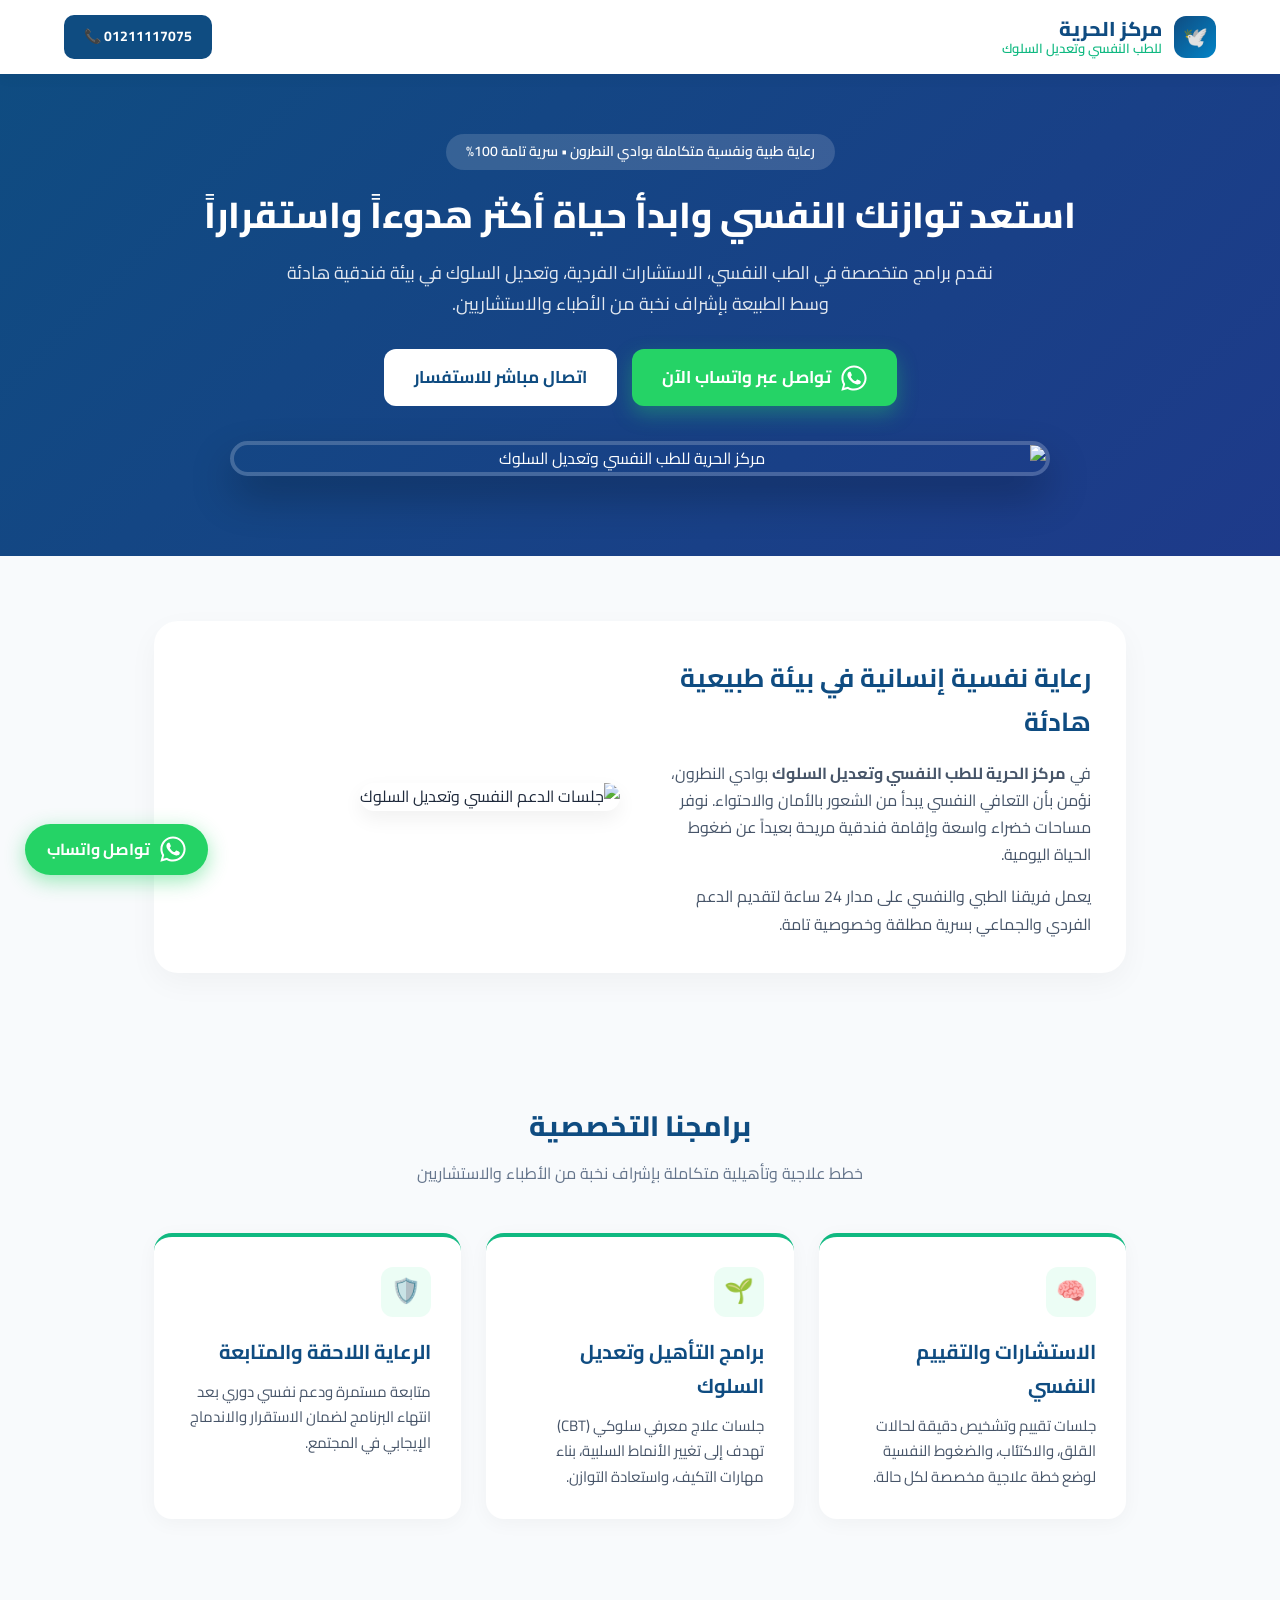
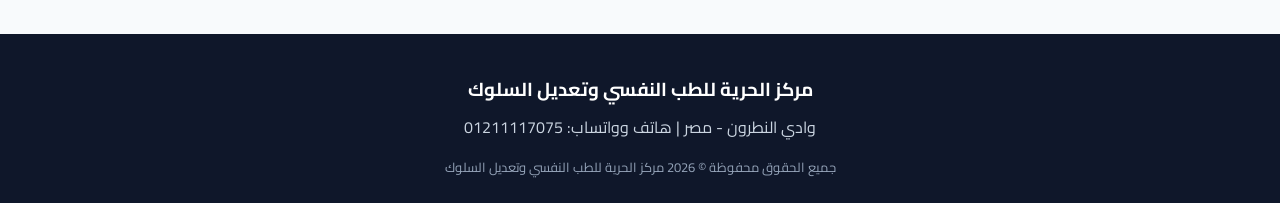
==== psychiatry.html @ 3433e3de "Create psychiatry.html Add psychiatry landing page for ads" ====
<!DOCTYPE html>
<html lang="ar" dir="rtl">
<head>
    <meta charset="UTF-8">
    <meta name="viewport" content="width=device-width, initial-scale=1.0">
    <title>مركز الحرية للطب النفسي وتعديل السلوك | وادي النطرون</title>
    <link href="https://fonts.googleapis.com/css2?family=Cairo:wght@400;600;700;800&display=swap" rel="stylesheet">
    <style>
        * { box-sizing: border-box; margin: 0; padding: 0; font-family: 'Cairo', sans-serif; }
        body { background-color: #f8fafc; color: #1e293b; line-height: 1.7; text-align: right; }
        
        /* Header */
        header {
            background: rgba(255, 255, 255, 0.95);
            backdrop-filter: blur(10px);
            padding: 15px 5%;
            box-shadow: 0 2px 15px rgba(0,0,0,0.05);
            display: flex;
            justify-content: space-between;
            align-items: center;
            position: sticky;
            top: 0;
            z-index: 1000;
        }
        .brand { display: flex; align-items: center; gap: 12px; }
        .brand-icon {
            width: 42px; height: 42px;
            background: linear-gradient(135deg, #0f4c81, #0284c7);
            border-radius: 12px;
            display: flex; align-items: center; justify-content: center;
            color: #fff; font-weight: 800; font-size: 20px;
        }
        .logo { font-size: 20px; font-weight: 800; color: #0f4c81; line-height: 1.2; }
        .logo span { color: #10b981; font-size: 13px; display: block; font-weight: 600; }
        
        .header-call {
            background: #0f4c81; color: #fff;
            padding: 10px 20px; border-radius: 10px;
            text-decoration: none; font-weight: 700; font-size: 14px;
            transition: 0.3s;
        }
        .header-call:hover { background: #0284c7; }

        /* Hero Section */
        .hero {
            background: linear-gradient(135deg, #0f4c81 0%, #1e3a8a 100%);
            color: #fff;
            padding: 60px 5% 80px;
            text-align: center;
            position: relative;
            overflow: hidden;
        }
        .hero-container { max-width: 950px; margin: 0 auto; }
        .badge {
            background: rgba(255,255,255,0.15);
            padding: 6px 20px; border-radius: 50px;
            font-size: 14px; font-weight: 600;
            display: inline-block; margin-bottom: 20px;
        }
        .hero h1 { font-size: 36px; font-weight: 800; margin-bottom: 18px; line-height: 1.4; }
        .hero p { font-size: 18px; max-width: 720px; margin: 0 auto 30px; color: #e2e8f0; }
        
        .hero-banner-img {
            width: 100%; max-width: 820px;
            border-radius: 20px;
            box-shadow: 0 20px 40px rgba(0,0,0,0.25);
            margin: 35px auto 0;
            display: block;
            border: 4px solid rgba(255,255,255,0.2);
        }

        /* Buttons */
        .cta-buttons { display: flex; justify-content: center; gap: 15px; flex-wrap: wrap; }
        .btn-wa {
            background-color: #25d366; color: #fff;
            padding: 14px 30px; border-radius: 12px;
            text-decoration: none; font-weight: 700; font-size: 17px;
            display: inline-flex; align-items: center; gap: 10px;
            box-shadow: 0 8px 20px rgba(37, 211, 102, 0.35);
            transition: 0.3s;
        }
        .btn-wa:hover { background-color: #1ebe5d; transform: translateY(-2px); }
        .btn-phone {
            background-color: #fff; color: #0f4c81;
            padding: 14px 30px; border-radius: 12px;
            text-decoration: none; font-weight: 700; font-size: 17px;
            transition: 0.3s;
        }
        .btn-phone:hover { background-color: #f1f5f9; }

        /* Sections */
        .section { padding: 65px 5%; max-width: 1100px; margin: 0 auto; }
        .section-header { text-align: center; margin-bottom: 45px; }
        .section-header h2 { font-size: 28px; color: #0f4c81; font-weight: 800; margin-bottom: 10px; }
        .section-header p { color: #64748b; font-size: 16px; }

        /* Split Content with Illustration */
        .split-box {
            display: grid;
            grid-template-columns: repeat(auto-fit, minmax(300px, 1fr));
            gap: 40px; align-items: center;
            background: #fff; padding: 35px;
            border-radius: 24px;
            box-shadow: 0 10px 30px rgba(0,0,0,0.04);
        }
        .split-box img {
            width: 100%; border-radius: 18px;
            box-shadow: 0 8px 20px rgba(0,0,0,0.06);
        }

        /* Cards Grid */
        .grid-3 {
            display: grid;
            grid-template-columns: repeat(auto-fit, minmax(280px, 1fr));
            gap: 25px;
        }
        .card {
            background: #fff; padding: 30px;
            border-radius: 18px;
            box-shadow: 0 4px 20px rgba(0,0,0,0.04);
            border-top: 4px solid #10b981;
            transition: 0.3s;
        }
        .card:hover { transform: translateY(-5px); }
        .card-icon {
            width: 50px; height: 50px;
            background: #ecfdf5; color: #10b981;
            border-radius: 12px;
            display: flex; align-items: center; justify-content: center;
            margin-bottom: 18px; font-size: 24px;
        }
        .card h3 { color: #0f4c81; margin-bottom: 10px; font-size: 20px; font-weight: 700; }
        .card p { color: #475569; font-size: 15px; }

        /* Floating WhatsApp Button */
        .wa-float {
            position: fixed;
            bottom: 25px;
            left: 25px;
            background-color: #25d366;
            color: #ffffff;
            padding: 12px 22px;
            border-radius: 50px;
            text-decoration: none;
            font-weight: 700;
            font-size: 16px;
            display: flex;
            align-items: center;
            gap: 10px;
            box-shadow: 0 6px 20px rgba(37, 211, 102, 0.45);
            z-index: 9999;
            transition: 0.3s;
        }
        .wa-float:hover {
            background-color: #1ebe5d;
            transform: scale(1.05);
        }
        .wa-svg {
            width: 26px;
            height: 26px;
            fill: #ffffff;
        }

        footer {
            background: #0f172a; color: #cbd5e1;
            text-align: center; padding: 40px 5% 25px;
            margin-top: 50px;
        }
        @media (max-width: 768px) {
            .hero h1 { font-size: 26px; }
            .wa-float { bottom: 18px; left: 18px; padding: 10px 18px; font-size: 15px; }
        }
    </style>
</head>
<body>

    <header>
        <div class="brand">
            <div class="brand-icon">🕊️</div>
            <div class="logo">
                مركز الحرية
                <span>للطب النفسي وتعديل السلوك</span>
            </div>
        </div>
        <a href="tel:+201211117075" class="header-call">01211117075 📞</a>
    </header>

    <section class="hero">
        <div class="hero-container">
            <div class="badge">رعاية طبية ونفسية متكاملة بوادي النطرون • سرية تامة 100%</div>
            <h1>استعد توازنك النفسي وابدأ حياة أكثر هدوءاً واستقراراً</h1>
            <p>نقدم برامج متخصصة في الطب النفسي، الاستشارات الفردية، وتعديل السلوك في بيئة فندقية هادئة وسط الطبيعة بإشراف نخبة من الأطباء والاستشاريين.</p>
            
            <div class="cta-buttons">
                <a href="https://wa.me/201211117075?text=مرحباً، أرغب في حجز استشارة نفسية بسرية تامة" target="_blank" class="btn-wa">
                    <svg class="wa-svg" viewBox="0 0 32 32"><path d="M16 .5C7.4.5.5 7.4.5 16c0 2.8.7 5.5 2.1 7.9L.4 31.6l7.9-2.1c2.3 1.3 5 2 7.7 2 8.6 0 15.5-6.9 15.5-15.5S24.6.5 16 .5zm0 28.4c-2.4 0-4.8-.6-6.9-1.9l-.5-.3-4.7 1.2 1.3-4.6-.3-.5C3.6 20.7 3 18.4 3 16 3 8.8 8.8 3 16 3s13 5.8 13 13-5.8 12.9-13 12.9zm7.1-9.7c-.4-.2-2.3-1.1-2.7-1.3-.4-.1-.6-.2-.9.2-.3.4-1 1.3-1.2 1.5-.2.2-.4.3-.8.1-.4-.2-1.7-.6-3.2-2-1.2-1.1-2-2.4-2.2-2.8-.2-.4 0-.6.2-.8.2-.2.4-.4.6-.7.2-.2.3-.4.4-.7.1-.3.1-.5 0-.7-.1-.2-.9-2.1-1.2-2.9-.3-.8-.6-.7-.9-.7h-.8c-.3 0-.7.1-1.1.5-.4.4-1.4 1.4-1.4 3.4s1.5 3.9 1.7 4.2c.2.3 2.9 4.4 7 6.2 1 .4 1.7.7 2.3.9 1 .3 1.9.3 2.6.2.8-.1 2.3-.9 2.6-1.8.3-.9.3-1.7.2-1.8-.1-.2-.3-.3-.7-.5z"/></svg>
                    تواصل عبر واتساب الآن
                </a>
                <a href="tel:+201211117075" class="btn-phone">اتصال مباشر للاستفسار</a>
            </div>

            <!-- ضع هنا رابط الصورة الأولى التي صممناها بعد رفعها على GitHub -->
            <img src="banner.jpg" alt="مركز الحرية للطب النفسي وتعديل السلوك" class="hero-banner-img">
        </div>
    </section>

    <section class="section">
        <div class="split-box">
            <div>
                <h2 style="color: #0f4c81; font-size: 26px; margin-bottom: 15px;">رعاية نفسية إنسانية في بيئة طبيعية هادئة</h2>
                <p style="color: #475569; margin-bottom: 15px;">في <strong>مركز الحرية للطب النفسي وتعديل السلوك</strong> بوادي النطرون، نؤمن بأن التعافي النفسي يبدأ من الشعور بالأمان والاحتواء. نوفر مساحات خضراء واسعة وإقامة فندقية مريحة بعيداً عن ضغوط الحياة اليومية.</p>
                <p style="color: #475569;">يعمل فريقنا الطبي والنفسي على مدار 24 ساعة لتقديم الدعم الفردي والجماعي بسرية مطلقة وخصوصية تامة.</p>
            </div>
            <div>
                <!-- ضع هنا رابط الصورة الثانية التي صممناها بعد رفعها على GitHub -->
                <img src="counseling.jpg" alt="جلسات الدعم النفسي وتعديل السلوك">
            </div>
        </div>
    </section>

    <section class="section">
        <div class="section-header">
            <h2>برامجنا التخصصية</h2>
            <p>خطط علاجية وتأهيلية متكاملة بإشراف نخبة من الأطباء والاستشاريين</p>
        </div>
        <div class="grid-3">
            <div class="card">
                <div class="card-icon">🧠</div>
                <h3>الاستشارات والتقييم النفسي</h3>
                <p>جلسات تقييم وتشخيص دقيقة لحالات القلق، والاكتئاب، والضغوط النفسية لوضع خطة علاجية مخصصة لكل حالة.</p>
            </div>
            <div class="card">
                <div class="card-icon">🌱</div>
                <h3>برامج التأهيل وتعديل السلوك</h3>
                <p>جلسات علاج معرفي سلوكي (CBT) تهدف إلى تغيير الأنماط السلبية، بناء مهارات التكيف، واستعادة التوازن.</p>
            </div>
            <div class="card">
                <div class="card-icon">🛡️</div>
                <h3>الرعاية اللاحقة والمتابعة</h3>
                <p>متابعة مستمرة ودعم نفسي دوري بعد انتهاء البرنامج لضمان الاستقرار والاندماج الإيجابي في المجتمع.</p>
            </div>
        </div>
    </section>

    <footer>
        <h3 style="color: #fff; margin-bottom: 8px;">مركز الحرية للطب النفسي وتعديل السلوك</h3>
        <p>وادي النطرون - مصر | هاتف وواتساب: 01211117075</p>
        <p style="margin-top: 15px; font-size: 13px; color: #94a3b8;">جميع الحقوق محفوظة © 2026 مركز الحرية للطب النفسي وتعديل السلوك</p>
    </footer>

    <!-- زر أيقونة الواتساب العائم -->
    <a href="https://wa.me/201211117075?text=مرحباً، أرغب في الاستفسار عن برامج الطب النفسي وتعديل السلوك" target="_blank" class="wa-float" aria-label="تواصل عبر واتساب">
        <svg class="wa-svg" viewBox="0 0 32 32"><path d="M16 .5C7.4.5.5 7.4.5 16c0 2.8.7 5.5 2.1 7.9L.4 31.6l7.9-2.1c2.3 1.3 5 2 7.7 2 8.6 0 15.5-6.9 15.5-15.5S24.6.5 16 .5zm0 28.4c-2.4 0-4.8-.6-6.9-1.9l-.5-.3-4.7 1.2 1.3-4.6-.3-.5C3.6 20.7 3 18.4 3 16 3 8.8 8.8 3 16 3s13 5.8 13 13-5.8 12.9-13 12.9zm7.1-9.7c-.4-.2-2.3-1.1-2.7-1.3-.4-.1-.6-.2-.9.2-.3.4-1 1.3-1.2 1.5-.2.2-.4.3-.8.1-.4-.2-1.7-.6-3.2-2-1.2-1.1-2-2.4-2.2-2.8-.2-.4 0-.6.2-.8.2-.2.4-.4.6-.7.2-.2.3-.4.4-.7.1-.3.1-.5 0-.7-.1-.2-.9-2.1-1.2-2.9-.3-.8-.6-.7-.9-.7h-.8c-.3 0-.7.1-1.1.5-.4.4-1.4 1.4-1.4 3.4s1.5 3.9 1.7 4.2c.2.3 2.9 4.4 7 6.2 1 .4 1.7.7 2.3.9 1 .3 1.9.3 2.6.2.8-.1 2.3-.9 2.6-1.8.3-.9.3-1.7.2-1.8-.1-.2-.3-.3-.7-.5z"/></svg>
        <span>تواصل واتساب</span>
    </a>

</body>
</html>
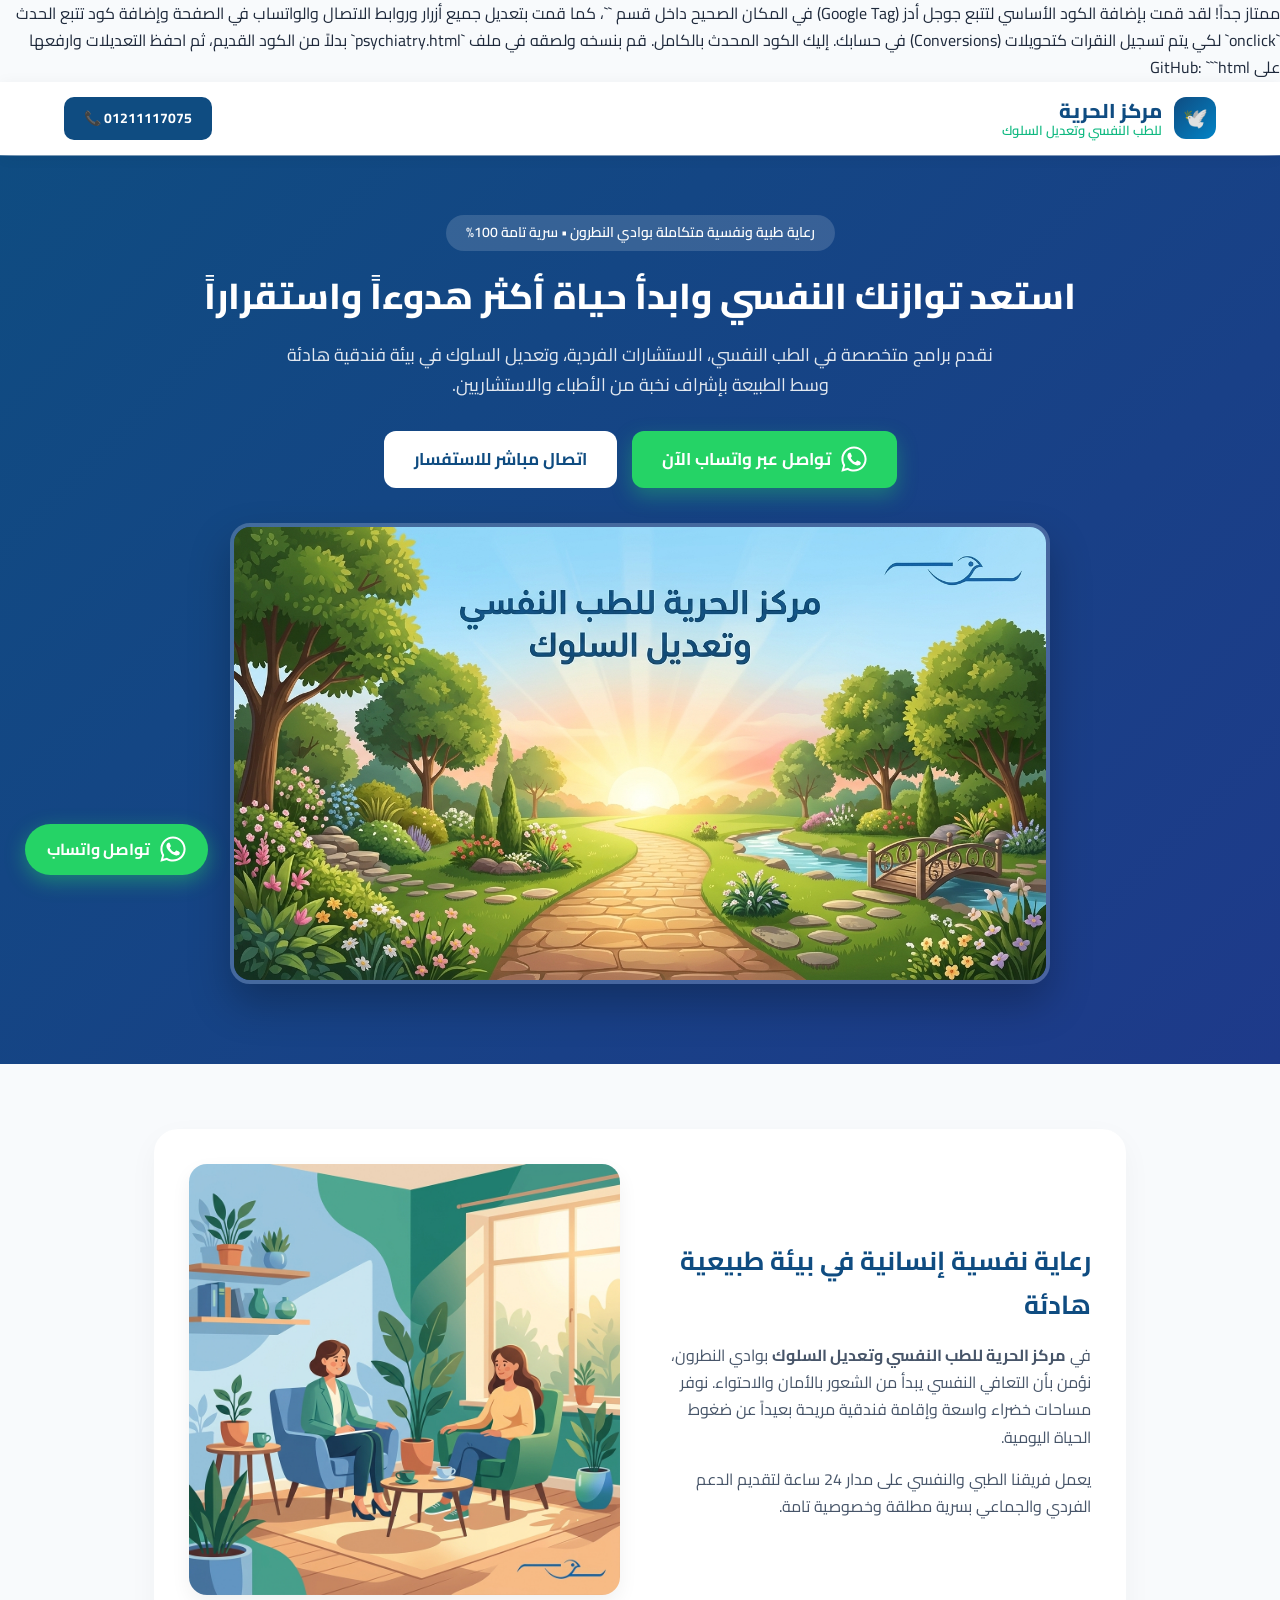
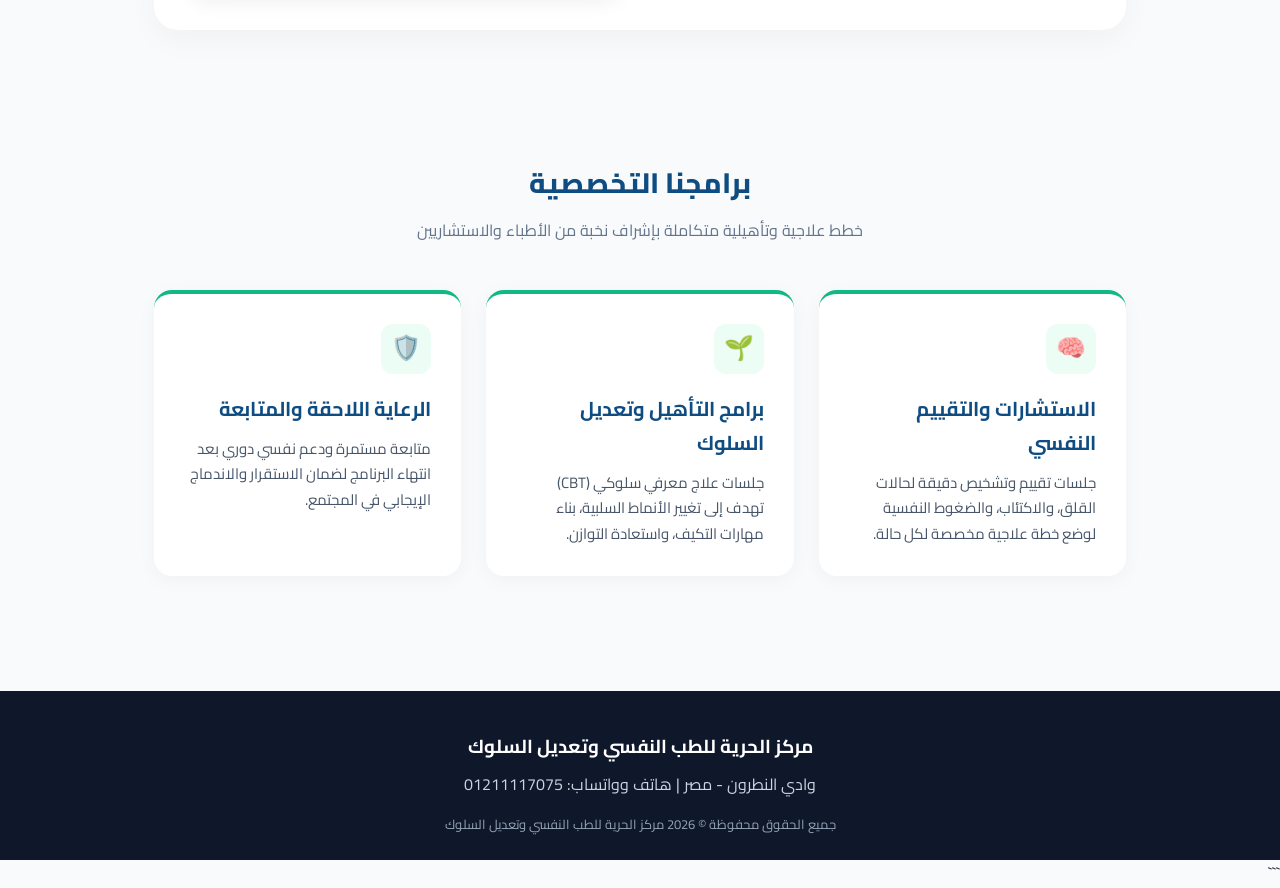
==== commit 9295b523: "Create psychiatry.html" ====
--- a/psychiatry.html
+++ b/psychiatry.html
@@ -1,3 +1,8 @@
+ممتاز جداً! لقد قمت بإضافة الكود الأساسي لتتبع جوجل أدز (Google Tag) في المكان الصحيح داخل قسم `<head>`، كما قمت بتعديل جميع أزرار وروابط الاتصال والواتساب في الصفحة وإضافة كود تتبع الحدث `onclick` لكي يتم تسجيل النقرات كتحويلات (Conversions) في حسابك.
+
+إليك الكود المحدث بالكامل. قم بنسخه ولصقه في ملف `psychiatry.html` بدلاً من الكود القديم، ثم احفظ التعديلات وارفعها على GitHub:
+
+```html
 <!DOCTYPE html>
 <html lang="ar" dir="rtl">
 <head>
@@ -5,6 +10,17 @@
     <meta name="viewport" content="width=device-width, initial-scale=1.0">
     <title>مركز الحرية للطب النفسي وتعديل السلوك | وادي النطرون</title>
     <link href="https://fonts.googleapis.com/css2?family=Cairo:wght@400;600;700;800&display=swap" rel="stylesheet">
+    
+    <!-- Google tag (gtag.js) - تمت إضافته هنا لتتبع إعلانات جوجل -->
+    <script async src="https://www.googletagmanager.com/gtag/js?id=AW-11365535372"></script>
+    <script>
+      window.dataLayer = window.dataLayer || [];
+      function gtag(){dataLayer.push(arguments);}
+      gtag('js', new Date());
+
+      gtag('config', 'AW-11365535372');
+    </script>
+    
     <style>
         * { box-sizing: border-box; margin: 0; padding: 0; font-family: 'Cairo', sans-serif; }
         body { background-color: #f8fafc; color: #1e293b; line-height: 1.7; text-align: right; }
@@ -182,7 +198,8 @@
                 <span>للطب النفسي وتعديل السلوك</span>
             </div>
         </div>
-        <a href="tel:+201211117075" class="header-call">01211117075 📞</a>
+        <!-- تم إضافة كود التحويل لزر الاتصال في الهيدر -->
+        <a href="tel:+201211117075" onclick="gtag('event', 'conversion', {'send_to': 'AW-11365535372/rlJ2CPyAmdEcEIydwasq'});" class="header-call">01211117075 📞</a>
     </header>
 
     <section class="hero">
@@ -192,11 +209,13 @@
             <p>نقدم برامج متخصصة في الطب النفسي، الاستشارات الفردية، وتعديل السلوك في بيئة فندقية هادئة وسط الطبيعة بإشراف نخبة من الأطباء والاستشاريين.</p>
             
             <div class="cta-buttons">
-                <a href="https://wa.me/201211117075?text=مرحباً، أرغب في حجز استشارة نفسية بسرية تامة" target="_blank" class="btn-wa">
+                <!-- تم إضافة كود التحويل لزر الواتساب في البانر -->
+                <a href="https://wa.me/201211117075?text=مرحباً، أرغب في حجز استشارة نفسية بسرية تامة" target="_blank" onclick="gtag('event', 'conversion', {'send_to': 'AW-11365535372/rlJ2CPyAmdEcEIydwasq'});" class="btn-wa">
                     <svg class="wa-svg" viewBox="0 0 32 32"><path d="M16 .5C7.4.5.5 7.4.5 16c0 2.8.7 5.5 2.1 7.9L.4 31.6l7.9-2.1c2.3 1.3 5 2 7.7 2 8.6 0 15.5-6.9 15.5-15.5S24.6.5 16 .5zm0 28.4c-2.4 0-4.8-.6-6.9-1.9l-.5-.3-4.7 1.2 1.3-4.6-.3-.5C3.6 20.7 3 18.4 3 16 3 8.8 8.8 3 16 3s13 5.8 13 13-5.8 12.9-13 12.9zm7.1-9.7c-.4-.2-2.3-1.1-2.7-1.3-.4-.1-.6-.2-.9.2-.3.4-1 1.3-1.2 1.5-.2.2-.4.3-.8.1-.4-.2-1.7-.6-3.2-2-1.2-1.1-2-2.4-2.2-2.8-.2-.4 0-.6.2-.8.2-.2.4-.4.6-.7.2-.2.3-.4.4-.7.1-.3.1-.5 0-.7-.1-.2-.9-2.1-1.2-2.9-.3-.8-.6-.7-.9-.7h-.8c-.3 0-.7.1-1.1.5-.4.4-1.4 1.4-1.4 3.4s1.5 3.9 1.7 4.2c.2.3 2.9 4.4 7 6.2 1 .4 1.7.7 2.3.9 1 .3 1.9.3 2.6.2.8-.1 2.3-.9 2.6-1.8.3-.9.3-1.7.2-1.8-.1-.2-.3-.3-.7-.5z"/></svg>
                     تواصل عبر واتساب الآن
                 </a>
-                <a href="tel:+201211117075" class="btn-phone">اتصال مباشر للاستفسار</a>
+                <!-- تم إضافة كود التحويل لزر الاتصال في البانر -->
+                <a href="tel:+201211117075" onclick="gtag('event', 'conversion', {'send_to': 'AW-11365535372/rlJ2CPyAmdEcEIydwasq'});" class="btn-phone">اتصال مباشر للاستفسار</a>
             </div>
 
             <!-- ضع هنا رابط الصورة الأولى التي صممناها بعد رفعها على GitHub -->
@@ -248,11 +267,13 @@
         <p style="margin-top: 15px; font-size: 13px; color: #94a3b8;">جميع الحقوق محفوظة © 2026 مركز الحرية للطب النفسي وتعديل السلوك</p>
     </footer>
 
-    <!-- زر أيقونة الواتساب العائم -->
-    <a href="https://wa.me/201211117075?text=مرحباً، أرغب في الاستفسار عن برامج الطب النفسي وتعديل السلوك" target="_blank" class="wa-float" aria-label="تواصل عبر واتساب">
+    <!-- زر أيقونة الواتساب العائم - تم إضافة كود التحويل له أيضاً -->
+    <a href="https://wa.me/201211117075?text=مرحباً، أرغب في الاستفسار عن برامج الطب النفسي وتعديل السلوك" target="_blank" onclick="gtag('event', 'conversion', {'send_to': 'AW-11365535372/rlJ2CPyAmdEcEIydwasq'});" class="wa-float" aria-label="تواصل عبر واتساب">
         <svg class="wa-svg" viewBox="0 0 32 32"><path d="M16 .5C7.4.5.5 7.4.5 16c0 2.8.7 5.5 2.1 7.9L.4 31.6l7.9-2.1c2.3 1.3 5 2 7.7 2 8.6 0 15.5-6.9 15.5-15.5S24.6.5 16 .5zm0 28.4c-2.4 0-4.8-.6-6.9-1.9l-.5-.3-4.7 1.2 1.3-4.6-.3-.5C3.6 20.7 3 18.4 3 16 3 8.8 8.8 3 16 3s13 5.8 13 13-5.8 12.9-13 12.9zm7.1-9.7c-.4-.2-2.3-1.1-2.7-1.3-.4-.1-.6-.2-.9.2-.3.4-1 1.3-1.2 1.5-.2.2-.4.3-.8.1-.4-.2-1.7-.6-3.2-2-1.2-1.1-2-2.4-2.2-2.8-.2-.4 0-.6.2-.8.2-.2.4-.4.6-.7.2-.2.3-.4.4-.7.1-.3.1-.5 0-.7-.1-.2-.9-2.1-1.2-2.9-.3-.8-.6-.7-.9-.7h-.8c-.3 0-.7.1-1.1.5-.4.4-1.4 1.4-1.4 3.4s1.5 3.9 1.7 4.2c.2.3 2.9 4.4 7 6.2 1 .4 1.7.7 2.3.9 1 .3 1.9.3 2.6.2.8-.1 2.3-.9 2.6-1.8.3-.9.3-1.7.2-1.8-.1-.2-.3-.3-.7-.5z"/></svg>
         <span>تواصل واتساب</span>
     </a>
 
 </body>
 </html>
+
+```
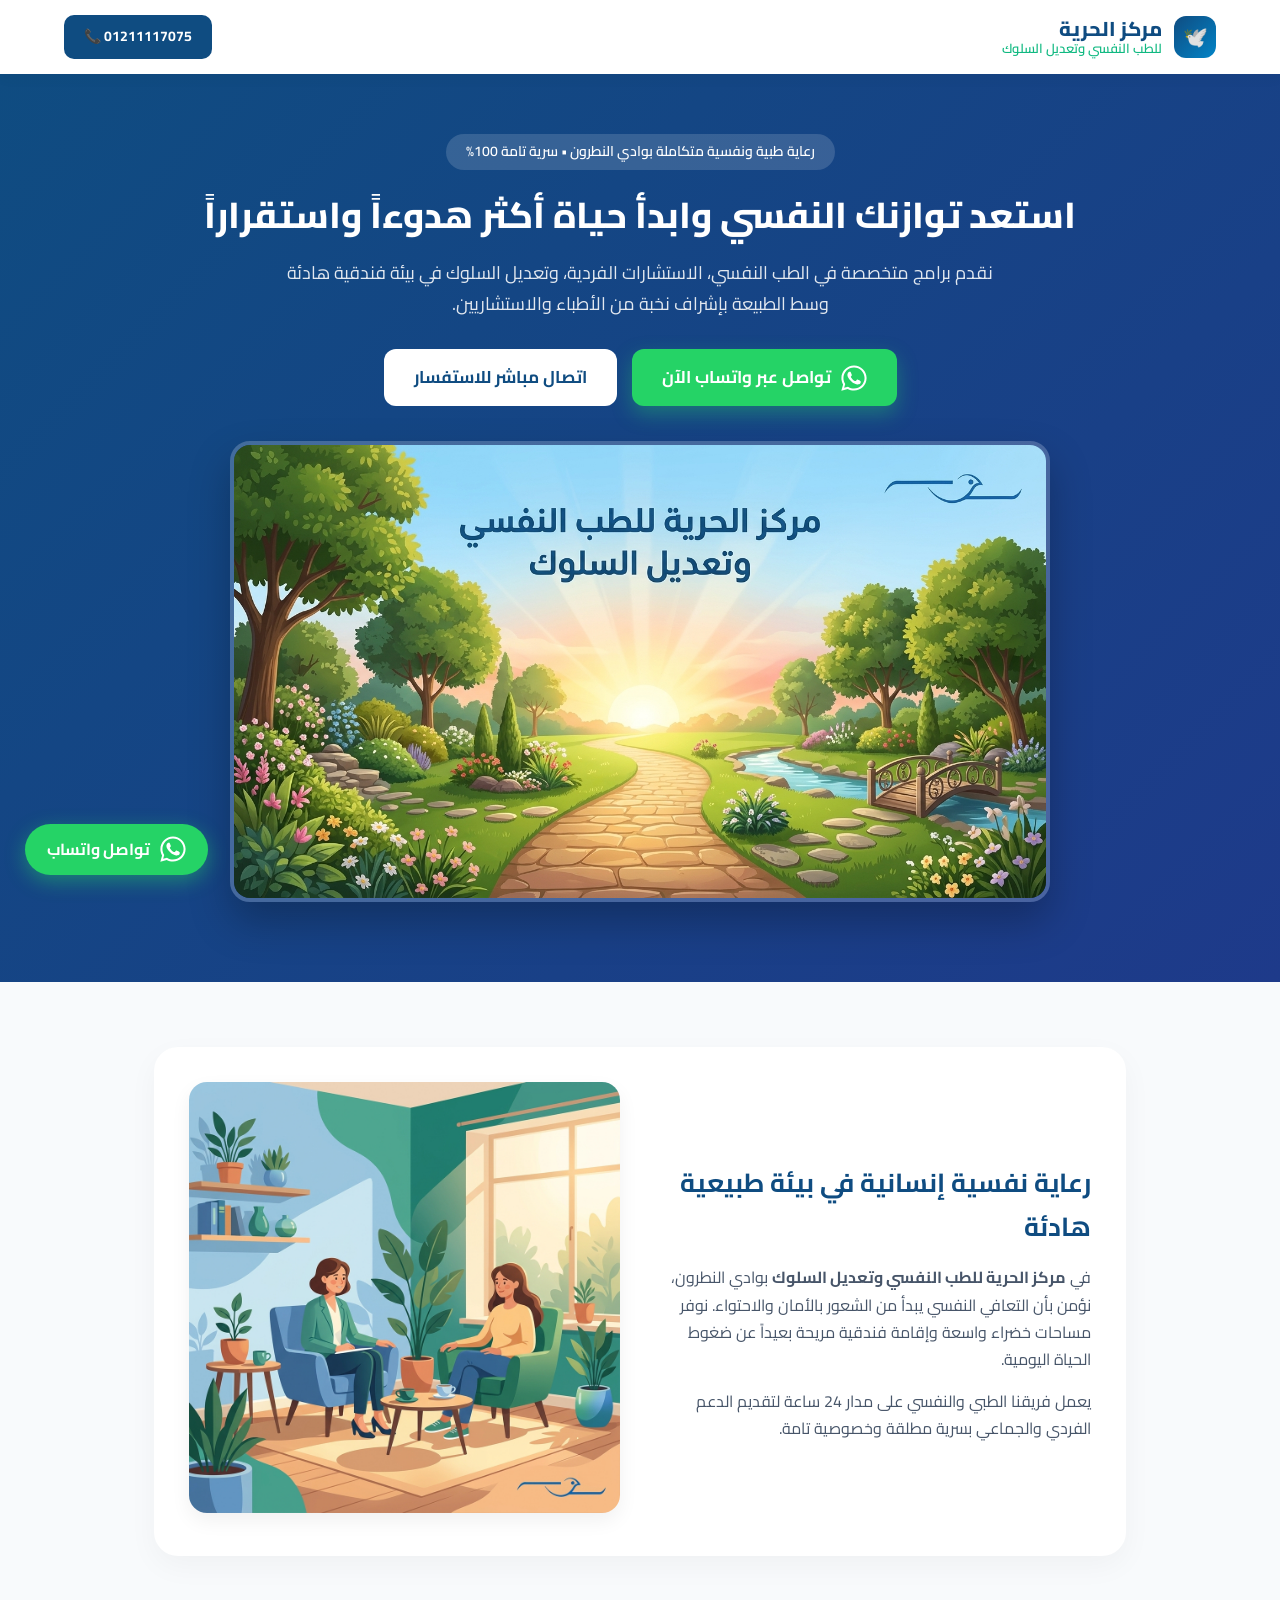
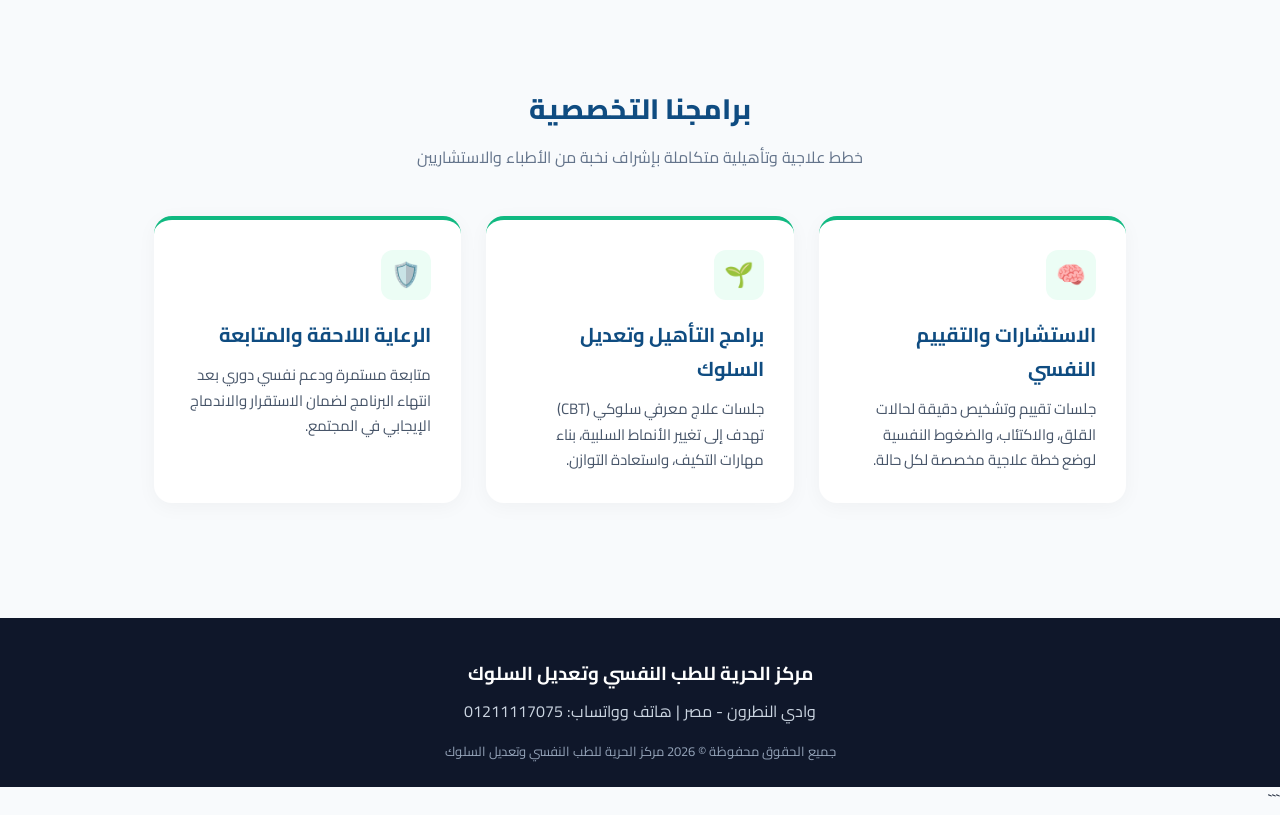
==== commit 39432074: "Update psychiatry.html" ====
--- a/psychiatry.html
+++ b/psychiatry.html
@@ -1,8 +1,4 @@
-ممتاز جداً! لقد قمت بإضافة الكود الأساسي لتتبع جوجل أدز (Google Tag) في المكان الصحيح داخل قسم `<head>`، كما قمت بتعديل جميع أزرار وروابط الاتصال والواتساب في الصفحة وإضافة كود تتبع الحدث `onclick` لكي يتم تسجيل النقرات كتحويلات (Conversions) في حسابك.
-
-إليك الكود المحدث بالكامل. قم بنسخه ولصقه في ملف `psychiatry.html` بدلاً من الكود القديم، ثم احفظ التعديلات وارفعها على GitHub:
-
-```html
+
 <!DOCTYPE html>
 <html lang="ar" dir="rtl">
 <head>
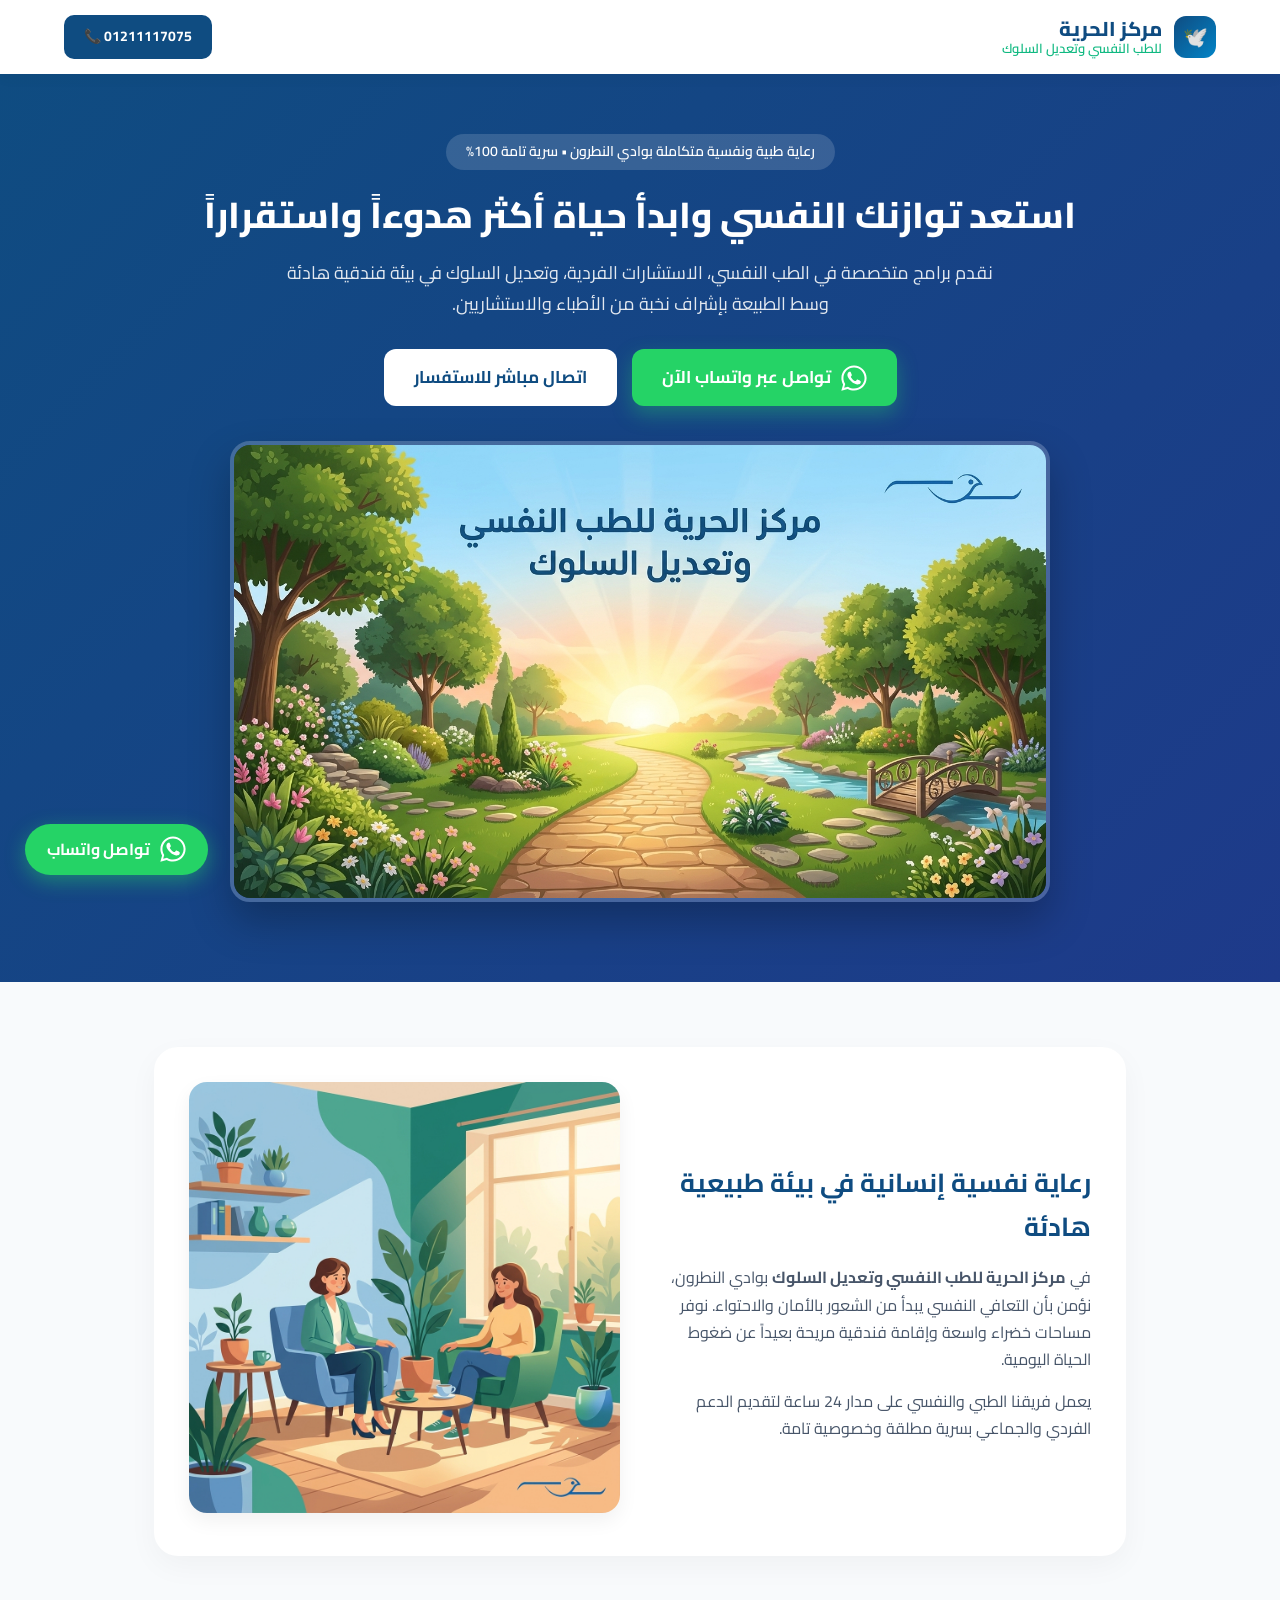
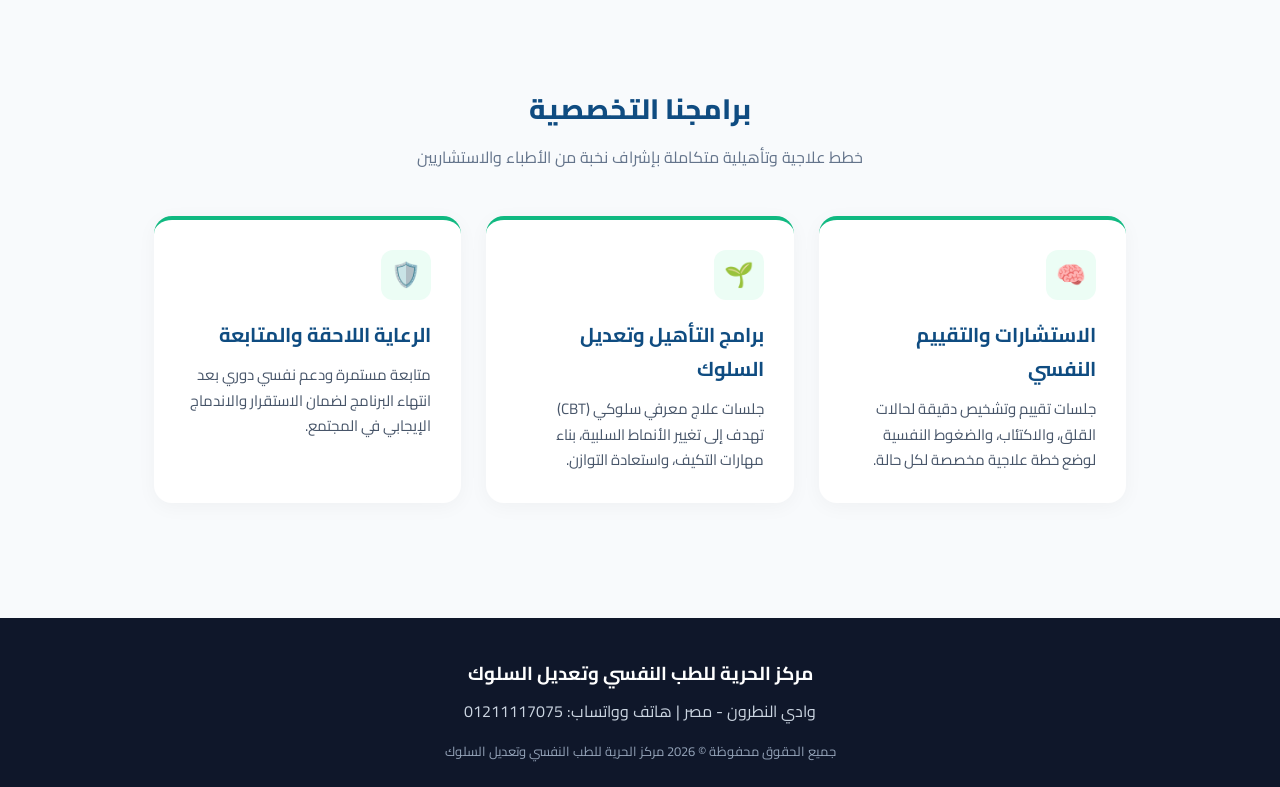
==== commit 561d890b: "Update psychiatry.html" ====
--- a/psychiatry.html
+++ b/psychiatry.html
@@ -1,4 +1,3 @@
-
 <!DOCTYPE html>
 <html lang="ar" dir="rtl">
 <head>
@@ -272,4 +271,3 @@
 </body>
 </html>
 
-```
